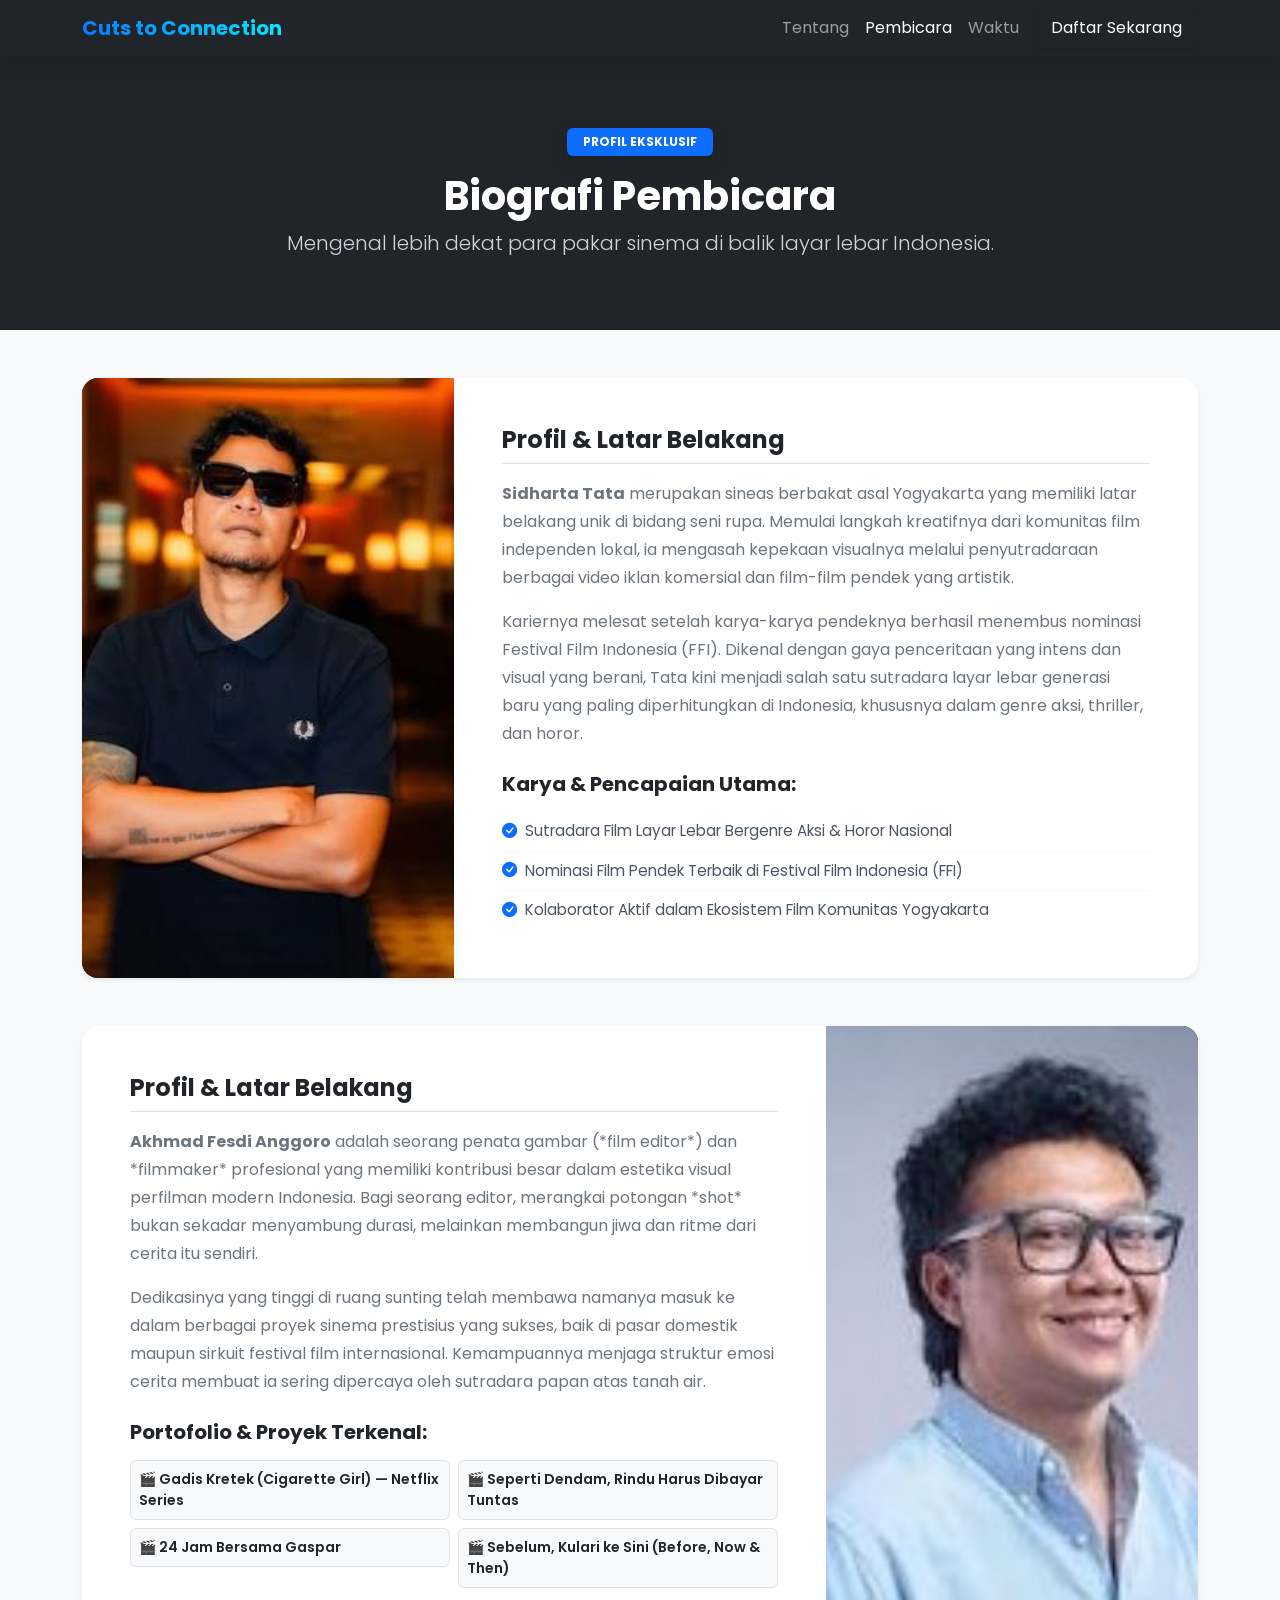
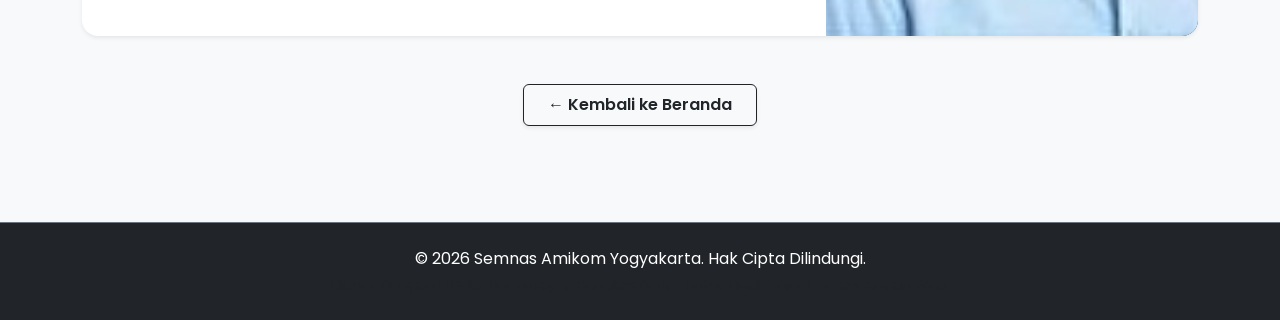
==== pembicara.html @ 83e5eb67 "Implement code changes to enhance functionality and improve performance" ====
<!DOCTYPE html>
<html lang="id">
<head>
    <meta charset="UTF-8">
    <meta name="viewport" content="width=device-width, initial-scale=1.0">
    <title>Biografi Pembicara - CutsToConnection 2026</title>
    <link href="https://cdn.jsdelivr.net/npm/bootstrap@5.3.2/dist/css/bootstrap.min.css" rel="stylesheet">
    <link rel="stylesheet" href="https://cdn.jsdelivr.net/npm/bootstrap-icons@1.11.3/font/bootstrap-icons.css">
    <link href="https://fonts.googleapis.com/css2?family=Poppins:wght@300;400;600;700&display=swap" rel="stylesheet">
    <link rel="stylesheet" href="style.css">
</head>
<body class="bg-light">


    <nav class="navbar navbar-expand-lg navbar-dark bg-dark sticky-top shadow">
        <div class="container">
            <a class="navbar-brand fw-bold text-gradient" href="index.html">Cuts to Connection</a>
            <button class="navbar-toggler" type="button" data-bs-toggle="collapse" data-bs-target="#navbarNav">
                <span class="navbar-toggler-icon"></span>
            </button>
            <div class="collapse navbar-collapse" id="navbarNav">
                <ul class="navbar-nav ms-auto text-center">
                    <li class="nav-item"><a class="nav-link" href="index.html#tentang">Tentang</a></li>
                    <li class="nav-item"><a class="nav-link active" href="#">Pembicara</a></li>
                    <li class="nav-item"><a class="nav-link" href="index.html#countdown-section">Waktu</a></li>
                    <li class="nav-item"><a class="nav-link btn btn-primary text-white px-3 ms-2 shadow-sm" href="index.html#rsvp">Daftar Sekarang</a></li>
                </ul>
            </div>
        </div>
    </nav>

    <!-- Header Section -->
    <header class="py-5 bg-dark text-white text-center">
        <div class="container py-4">
            <span class="badge bg-primary px-3 py-2 mb-3 shadow">PROFIL EKSKLUSIF</span>
            <h1 class="fw-bold mb-2">Biografi Pembicara</h1>
            <p class="text-muted-light lead mb-0">Mengenal lebih dekat para pakar sinema di balik layar lebar Indonesia.</p>
        </div>
    </header>

  
    <main class="container py-5">
        <div class="row g-5">
            
            
            <div class="col-12">
                <div class="card border-0 shadow-sm rounded-4 overflow-hidden bg-white">
                    <div class="row g-0">
                        <div class="col-lg-4 bg-dark text-white p-0">
                            <div class="speaker-photo-panel">
                                <img src="sidharta.jpg" alt="Sidharta Tata" class="w-100 h-100 object-fit-cover">
                            </div>
                        </div>
                        <div class="col-lg-8">
                            <div class="card-body p-4 p-md-5">
                                <h4 class="fw-bold text-dark border-bottom pb-2 mb-3">Profil & Latar Belakang</h4>
                                <p class="text-secondary leading-relaxed">
                                    <strong>Sidharta Tata</strong> merupakan sineas berbakat asal Yogyakarta yang memiliki latar belakang unik di bidang seni rupa. Memulai langkah kreatifnya dari komunitas film independen lokal, ia mengasah kepekaan visualnya melalui penyutradaraan berbagai video iklan komersial dan film-film pendek yang artistik.
                                </p>
                                <p class="text-secondary leading-relaxed">
                                    Kariernya melesat setelah karya-karya pendeknya berhasil menembus nominasi Festival Film Indonesia (FFI). Dikenal dengan gaya penceritaan yang intens dan visual yang berani, Tata kini menjadi salah satu sutradara layar lebar generasi baru yang paling diperhitungkan di Indonesia, khususnya dalam genre aksi, thriller, dan horor.
                                </p>
                                
                                <h5 class="fw-bold text-dark mt-4 mb-3">Karya & Pencapaian Utama:</h5>
                                <ul class="list-group list-group-flush">
                                    <li class="list-group-item bg-transparent px-0 border-light"><i class="bi bi-check-circle-fill text-primary me-2"></i>Sutradara Film Layar Lebar Bergenre Aksi & Horor Nasional</li>
                                    <li class="list-group-item bg-transparent px-0 border-light"><i class="bi bi-check-circle-fill text-primary me-2"></i>Nominasi Film Pendek Terbaik di Festival Film Indonesia (FFI)</li>
                                    <li class="list-group-item bg-transparent px-0 border-light"><i class="bi bi-check-circle-fill text-primary me-2"></i>Kolaborator Aktif dalam Ekosistem Film Komunitas Yogyakarta</li>
                                </ul>
                            </div>
                        </div>
                    </div>
                </div>
            </div>

            <!-- Pembicara 2: Akhmad Fesdi Anggoro -->
            <div class="col-12">
                <div class="card border-0 shadow-sm rounded-4 overflow-hidden bg-white">
                    <div class="row g-0">
                        <div class="col-lg-4 bg-dark text-white p-0 order-lg-last">
                            <div class="speaker-photo-panel">
                                <img src="anggoro.jpg" alt="Akhmad Fesdi Anggoro" class="w-100 h-100 object-fit-cover">
                            </div>
                        </div>
                        <div class="col-lg-8">
                            <div class="card-body p-4 p-md-5">
                                <h4 class="fw-bold text-dark border-bottom pb-2 mb-3">Profil & Latar Belakang</h4>
                                <p class="text-secondary leading-relaxed">
                                    <strong>Akhmad Fesdi Anggoro</strong> adalah seorang penata gambar (*film editor*) dan *filmmaker* profesional yang memiliki kontribusi besar dalam estetika visual perfilman modern Indonesia. Bagi seorang editor, merangkai potongan *shot* bukan sekadar menyambung durasi, melainkan membangun jiwa dan ritme dari cerita itu sendiri.
                                </p>
                                <p class="text-secondary leading-relaxed">
                                    Dedikasinya yang tinggi di ruang sunting telah membawa namanya masuk ke dalam berbagai proyek sinema prestisius yang sukses, baik di pasar domestik maupun sirkuit festival film internasional. Kemampuannya menjaga struktur emosi cerita membuat ia sering dipercaya oleh sutradara papan atas tanah air.
                                </p>
                                
                                <h5 class="fw-bold text-dark mt-4 mb-3">Portofolio & Proyek Terkenal:</h5>
                                <div class="row g-2">
                                    <div class="col-sm-6">
                                        <div class="p-2 bg-light border rounded small fw-semibold">🎬 Gadis Kretek (Cigarette Girl) — Netflix Series</div>
                                    </div>
                                    <div class="col-sm-6">
                                        <div class="p-2 bg-light border rounded small fw-semibold">🎬 Seperti Dendam, Rindu Harus Dibayar Tuntas</div>
                                    </div>
                                    <div class="col-sm-6">
                                        <div class="p-2 bg-light border rounded small fw-semibold">🎬 24 Jam Bersama Gaspar</div>
                                    </div>
                                    <div class="col-sm-6">
                                        <div class="p-2 bg-light border rounded small fw-semibold">🎬 Sebelum, Kulari ke Sini (Before, Now & Then)</div>
                                    </div>
                                </div>
                            </div>
                        </div>
                    </div>
                </div>
            </div>

        </div>

        <!-- Back Button -->
        <div class="text-center mt-5">
            <a href="index.html" class="btn btn-outline-dark px-4 py-2 fw-semibold shadow-sm">
                ← Kembali ke Beranda
            </a>
        </div>
    </main>

    <!-- Footer -->
    <footer class="bg-dark text-white text-center py-4 border-top border-secondary mt-5">
        <div class="container">
            <p class="mb-1">&copy; 2026 Semnas Amikom Yogyakarta. Hak Cipta Dilindungi.</p>
            <p class="small text-muted mb-0">Dibuat dengan HTML5, Bootstrap 5, dan JavaScript untuk Final Project Perancangan Web.</p>
        </div>
    </footer>

    <script src="https://cdn.jsdelivr.net/npm/bootstrap@5.3.2/dist/js/bootstrap.bundle.min.js"></script>
</body>
</html>
---- style.css ----
body {
    font-family: 'Poppins', sans-serif;
    background-color: #ffffff;
    color: #2b2b2b;
    scroll-behavior: smooth;
}

/* EFEK GRADASI PADA TEKS */
.text-gradient {
    background: linear-gradient(45deg, #0d6efd, #00f2fe);
    -webkit-background-clip: text;
    -webkit-text-fill-color: transparent;
}

.text-danger-gradient {
    background: linear-gradient(45deg, #dc3545, #ff758c);
    -webkit-background-clip: text;
    -webkit-text-fill-color: transparent;
}

/* HERO SECTION CUSTOMIZATION */
.hero-section {
    background: linear-gradient(135deg, #0f172a 0%, #1e293b 100%);
    min-height: 85vh;
    padding: 100px 0;
}

.text-muted-light {
    color: #cbd5e1;
}


.avatar-placeholder {
    width: 80px;
    height: 80px;
    line-height: 80px;
}


.bg-secondary-dark {
    background-color: #334155 !important;
    border: 1px solid #475569;
}


.card-hover {
    transition: transform 0.3s ease, box-shadow 0.3s ease;
}
.card-hover:hover {
    transform: translateY(-5px);
    box-shadow: 0 10px 20px rgba(0,0,0,0.1) !important;
}

.dynamic-card {
    border: 1px solid #334155;
    background: linear-gradient(145deg, #1e293b, #0f172a) !important;
}

.leading-relaxed {
    line-height: 1.75;
}


.card {
    transition: all 0.3s ease;
}


.card:hover .avatar-placeholder {
    transform: scale(1.05);
    transition: transform 0.3s ease;
}


.list-group-item {
    font-size: 0.95rem;
    color: #4b5563;
}


.speaker-photo-panel {
    width: 100%;
    height: 100%;
    min-height: 320px;
    overflow: hidden;
}

.speaker-photo-panel img {
    display: block;
    width: 100%;
    height: 100%;
    object-fit: cover;
}

@media (max-width: 991.98px) {
    .order-lg-last {
        order: -1 !important; 
    }
}
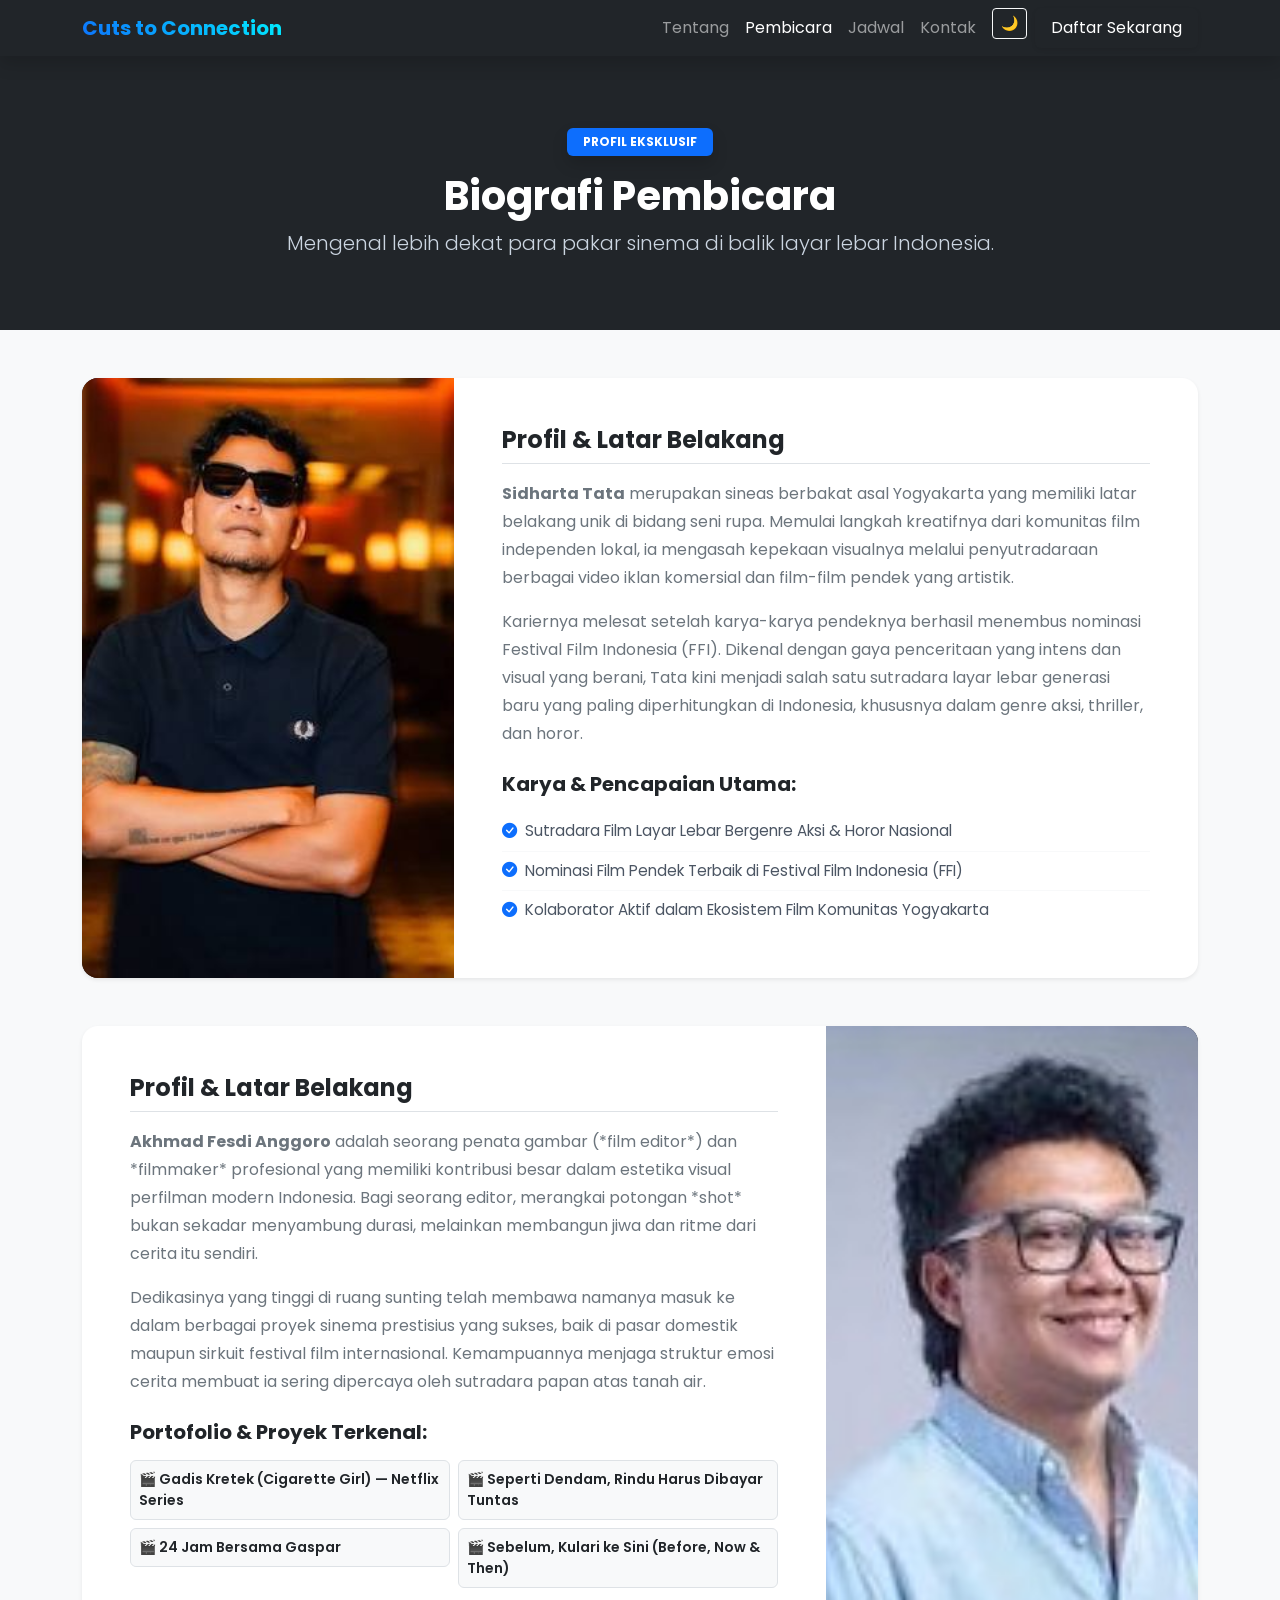
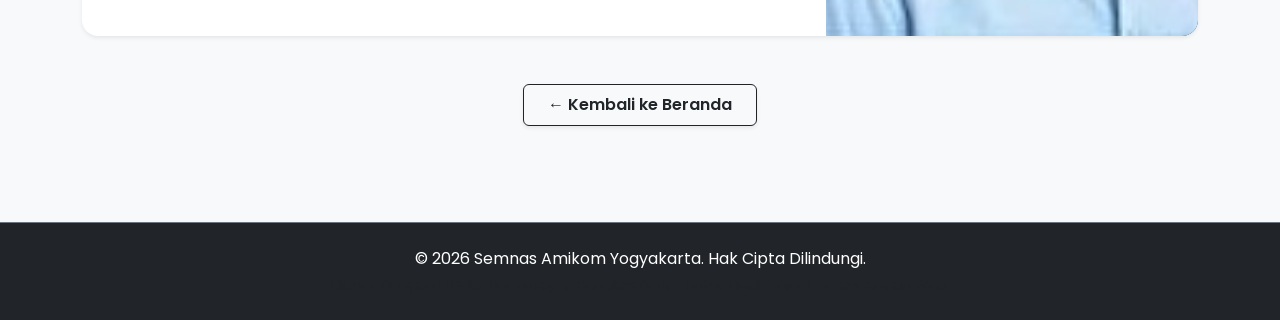
==== commit 8984c73a: "update" ====
--- a/pembicara.html
+++ b/pembicara.html
@@ -22,7 +22,11 @@
                 <ul class="navbar-nav ms-auto text-center">
                     <li class="nav-item"><a class="nav-link" href="index.html#tentang">Tentang</a></li>
                     <li class="nav-item"><a class="nav-link active" href="#">Pembicara</a></li>
-                    <li class="nav-item"><a class="nav-link" href="index.html#countdown-section">Waktu</a></li>
+                    <li class="nav-item"><a class="nav-link" href="jadwal.html">Jadwal</a></li>
+                    <li class="nav-item"><a class="nav-link" href="kontak.html">Kontak</a></li>
+                    <li class="nav-item">
+                        <button id="themeToggle" class="btn btn-outline-light btn-sm ms-2" type="button" aria-label="Ganti tema">🌙</button>
+                    </li>
                     <li class="nav-item"><a class="nav-link btn btn-primary text-white px-3 ms-2 shadow-sm" href="index.html#rsvp">Daftar Sekarang</a></li>
                 </ul>
             </div>
@@ -43,7 +47,7 @@
         <div class="row g-5">
             
             
-            <div class="col-12">
+            <div class="col-12" data-speaker="sidharta">
                 <div class="card border-0 shadow-sm rounded-4 overflow-hidden bg-white">
                     <div class="row g-0">
                         <div class="col-lg-4 bg-dark text-white p-0">
@@ -74,7 +78,7 @@
             </div>
 
             <!-- Pembicara 2: Akhmad Fesdi Anggoro -->
-            <div class="col-12">
+            <div class="col-12" data-speaker="anggoro">
                 <div class="card border-0 shadow-sm rounded-4 overflow-hidden bg-white">
                     <div class="row g-0">
                         <div class="col-lg-4 bg-dark text-white p-0 order-lg-last">
@@ -132,5 +136,6 @@
     </footer>
 
     <script src="https://cdn.jsdelivr.net/npm/bootstrap@5.3.2/dist/js/bootstrap.bundle.min.js"></script>
+    <script src="script.js"></script>
 </body>
 </html>
--- a/style.css
+++ b/style.css
@@ -93,6 +93,54 @@
     object-fit: cover;
 }
 
+body.dark-theme {
+    background-color: #0f172a;
+    color: #f8fafc;
+}
+
+body.dark-theme .bg-light,
+body.dark-theme .bg-white,
+body.dark-theme .card,
+body.dark-theme .border,
+body.dark-theme .rounded-4 {
+    background-color: #111827 !important;
+    color: #f8fafc !important;
+    border-color: #334155 !important;
+}
+
+body.dark-theme .text-muted,
+body.dark-theme .text-secondary,
+body.dark-theme .text-muted-light,
+body.dark-theme .small,
+body.dark-theme .card-text,
+body.dark-theme .table {
+    color: #cbd5e1 !important;
+}
+
+body.dark-theme .navbar-dark {
+    background-color: #020617 !important;
+}
+
+body.dark-theme .form-control {
+    background-color: #0f172a;
+    color: #f8fafc;
+    border-color: #334155;
+}
+
+body.dark-theme .form-control::placeholder {
+    color: #94a3b8;
+}
+
+body.dark-theme .table-dark {
+    background-color: #1e293b !important;
+    color: #ffffff !important;
+}
+
+body.dark-theme .btn-outline-light {
+    color: #f8fafc;
+    border-color: #f8fafc;
+}
+
 @media (max-width: 991.98px) {
     .order-lg-last {
         order: -1 !important; 
